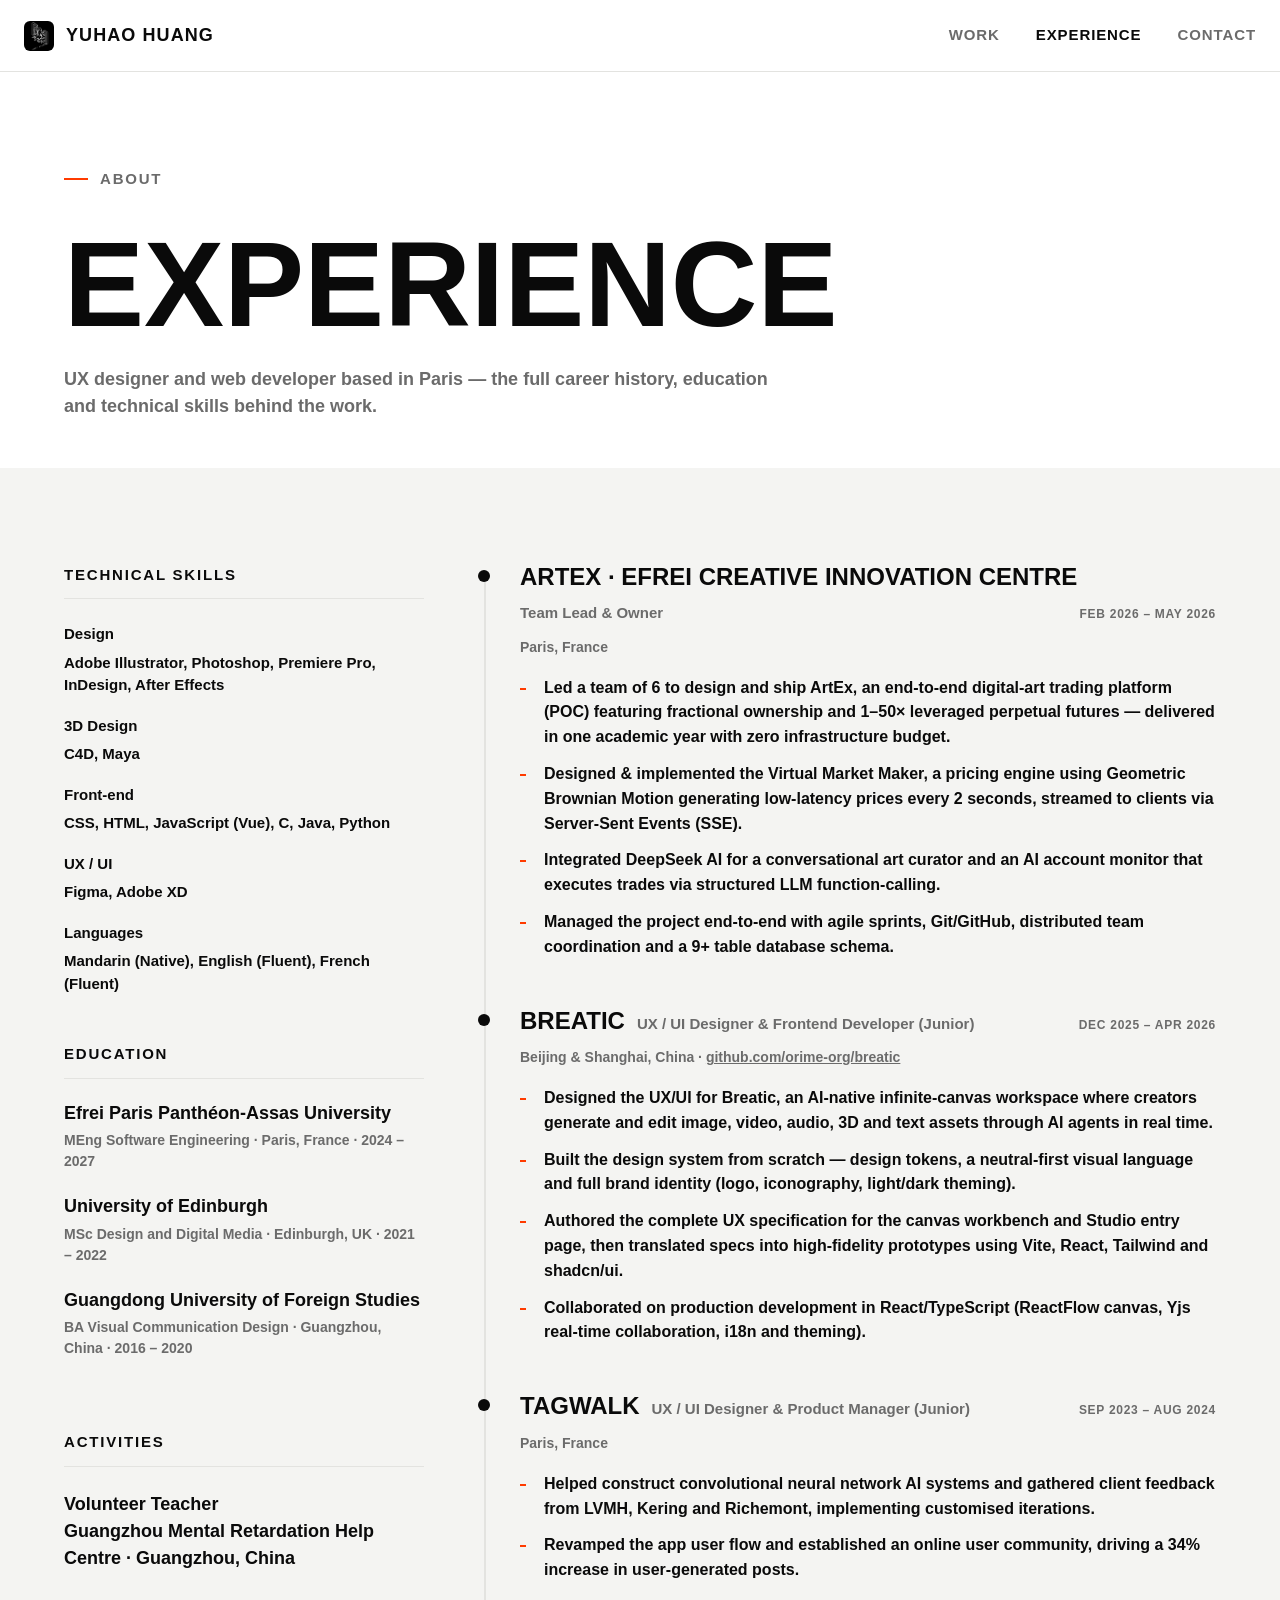
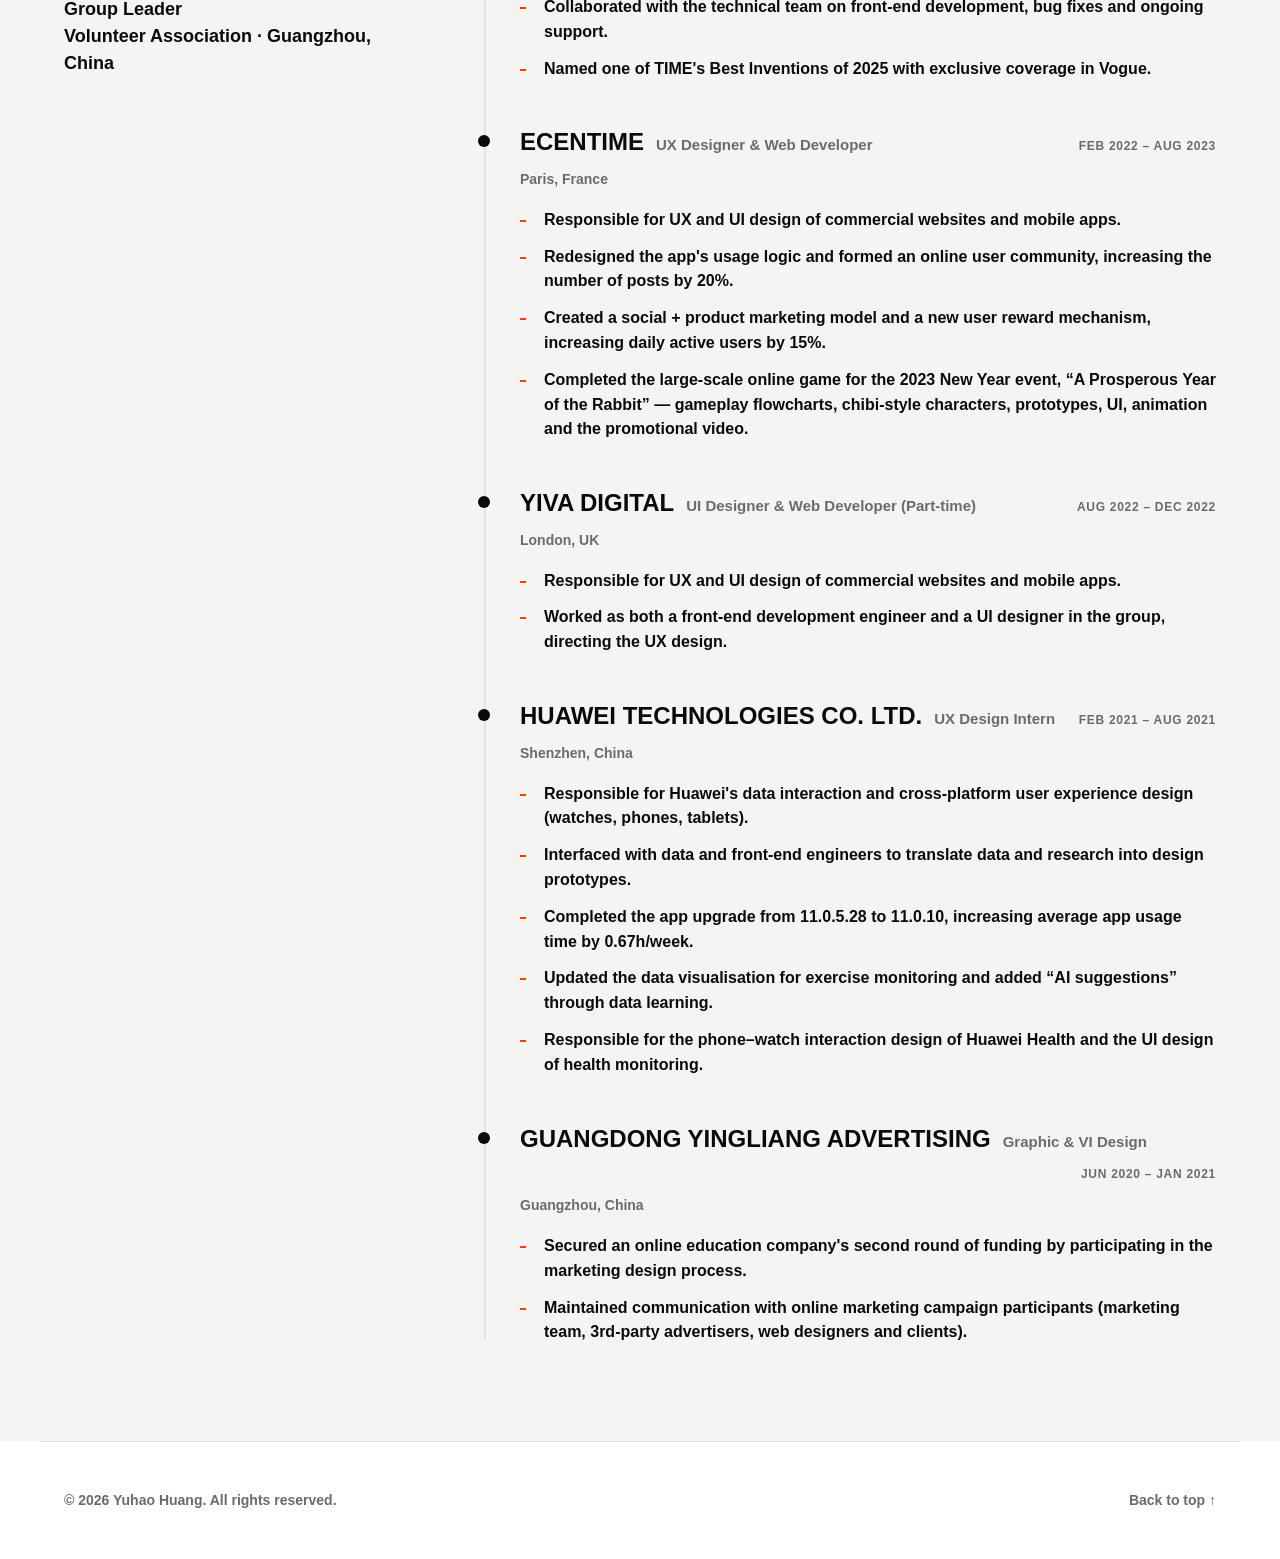
==== experience.html @ 279ad3e1 "Split Experience into its own page; fix transparent images (white background)" ====
<!doctype html>
<html lang="en">
<head>
  <meta charset="UTF-8" />
  <meta name="viewport" content="width=device-width, initial-scale=1.0" />
  <title>Experience — Yuhao Huang</title>
  <meta name="description" content="Full career history, education and skills of Yuhao Huang — UX designer and web developer based in Paris." />
  <link rel="icon" type="image/png" href="assets/favicon.png" />
  <link rel="stylesheet" href="css/style.css" />
  <script>document.documentElement.classList.add('js');</script>
</head>
<body>

  <!-- ============================================================ NAV -->
  <header class="nav">
    <a class="nav__brand" href="index.html">
      <img src="assets/logo.png" alt="Yuhao Huang logo" />
      Yuhao Huang
    </a>
    <nav class="nav__links" id="navLinks">
      <a href="index.html#work">Work</a>
      <a href="experience.html" class="is-active">Experience</a>
      <a href="index.html#contact">Contact</a>
    </nav>
    <button class="nav__toggle" id="navToggle" aria-label="Toggle menu">
      <span></span><span></span><span></span>
    </button>
  </header>

  <main>
    <!-- ============================================================ PAGE HEAD -->
    <section class="page-head" id="top">
      <p class="hero__eyebrow">About</p>
      <h1>Experience</h1>
      <p class="page-head__sub">
        UX designer and web developer based in Paris — the full career history,
        education and technical skills behind the work.
      </p>
    </section>

    <!-- ============================================================ EXPERIENCE -->
    <section class="section section--band">
      <div class="section section--flush">
        <div class="experience__layout">
          <aside class="exp__sidebar">
            <div class="exp__block">
              <h3>Technical Skills</h3>
              <ul class="skill-list">
                <li><strong>Design</strong>Adobe Illustrator, Photoshop, Premiere Pro, InDesign, After Effects</li>
                <li><strong>3D Design</strong>C4D, Maya</li>
                <li><strong>Front-end</strong>CSS, HTML, JavaScript (Vue), C, Java, Python</li>
                <li><strong>UX / UI</strong>Figma, Adobe XD</li>
                <li><strong>Languages</strong>Mandarin (Native), English (Fluent), French (Fluent)</li>
              </ul>
            </div>

            <div class="exp__block">
              <h3>Education</h3>
              <div class="edu-item">
                <h4>Efrei Paris Panthéon-Assas University</h4>
                <p>MEng Software Engineering · Paris, France · 2024 – 2027</p>
              </div>
              <div class="edu-item">
                <h4>University of Edinburgh</h4>
                <p>MSc Design and Digital Media · Edinburgh, UK · 2021 – 2022</p>
              </div>
              <div class="edu-item">
                <h4>Guangdong University of Foreign Studies</h4>
                <p>BA Visual Communication Design · Guangzhou, China · 2016 – 2020</p>
              </div>
            </div>

            <div class="exp__block">
              <h3>Activities</h3>
              <div class="act-item">
                <h4>Volunteer Teacher</h4>
                <p>Guangzhou Mental Retardation Help Centre · Guangzhou, China</p>
              </div>
              <div class="act-item">
                <h4>Group Leader</h4>
                <p>Volunteer Association · Guangzhou, China</p>
              </div>
            </div>
          </aside>

          <div class="timeline">
            <div class="job">
              <div class="job__meta">
                <h4 class="job__company">ArtEx · EFREI Creative Innovation Centre</h4>
                <span class="job__role">Team Lead &amp; Owner</span>
                <span class="job__when">Feb 2026 – May 2026</span>
              </div>
              <p class="job__place">Paris, France</p>
              <ul class="job__list">
                <li>Led a team of 6 to design and ship ArtEx, an end-to-end digital-art trading platform (POC) featuring fractional ownership and 1–50× leveraged perpetual futures — delivered in one academic year with zero infrastructure budget.</li>
                <li>Designed &amp; implemented the Virtual Market Maker, a pricing engine using Geometric Brownian Motion generating low-latency prices every 2 seconds, streamed to clients via Server-Sent Events (SSE).</li>
                <li>Integrated DeepSeek AI for a conversational art curator and an AI account monitor that executes trades via structured LLM function-calling.</li>
                <li>Managed the project end-to-end with agile sprints, Git/GitHub, distributed team coordination and a 9+ table database schema.</li>
              </ul>
            </div>

            <div class="job">
              <div class="job__meta">
                <h4 class="job__company">Breatic</h4>
                <span class="job__role">UX / UI Designer &amp; Frontend Developer (Junior)</span>
                <span class="job__when">Dec 2025 – Apr 2026</span>
              </div>
              <p class="job__place">Beijing &amp; Shanghai, China · <a href="https://github.com/orime-org/breatic" target="_blank" rel="noopener" style="text-decoration:underline;">github.com/orime-org/breatic</a></p>
              <ul class="job__list">
                <li>Designed the UX/UI for Breatic, an AI-native infinite-canvas workspace where creators generate and edit image, video, audio, 3D and text assets through AI agents in real time.</li>
                <li>Built the design system from scratch — design tokens, a neutral-first visual language and full brand identity (logo, iconography, light/dark theming).</li>
                <li>Authored the complete UX specification for the canvas workbench and Studio entry page, then translated specs into high-fidelity prototypes using Vite, React, Tailwind and shadcn/ui.</li>
                <li>Collaborated on production development in React/TypeScript (ReactFlow canvas, Yjs real-time collaboration, i18n and theming).</li>
              </ul>
            </div>

            <div class="job">
              <div class="job__meta">
                <h4 class="job__company">Tagwalk</h4>
                <span class="job__role">UX / UI Designer &amp; Product Manager (Junior)</span>
                <span class="job__when">Sep 2023 – Aug 2024</span>
              </div>
              <p class="job__place">Paris, France</p>
              <ul class="job__list">
                <li>Helped construct convolutional neural network AI systems and gathered client feedback from LVMH, Kering and Richemont, implementing customised iterations.</li>
                <li>Revamped the app user flow and established an online user community, driving a 34% increase in user-generated posts.</li>
                <li>Collaborated with the technical team on front-end development, bug fixes and ongoing support.</li>
                <li>Named one of TIME's Best Inventions of 2025 with exclusive coverage in Vogue.</li>
              </ul>
            </div>

            <div class="job">
              <div class="job__meta">
                <h4 class="job__company">ECENTIME</h4>
                <span class="job__role">UX Designer &amp; Web Developer</span>
                <span class="job__when">Feb 2022 – Aug 2023</span>
              </div>
              <p class="job__place">Paris, France</p>
              <ul class="job__list">
                <li>Responsible for UX and UI design of commercial websites and mobile apps.</li>
                <li>Redesigned the app's usage logic and formed an online user community, increasing the number of posts by 20%.</li>
                <li>Created a social + product marketing model and a new user reward mechanism, increasing daily active users by 15%.</li>
                <li>Completed the large-scale online game for the 2023 New Year event, “A Prosperous Year of the Rabbit” — gameplay flowcharts, chibi-style characters, prototypes, UI, animation and the promotional video.</li>
              </ul>
            </div>

            <div class="job">
              <div class="job__meta">
                <h4 class="job__company">YIVA Digital</h4>
                <span class="job__role">UI Designer &amp; Web Developer (Part-time)</span>
                <span class="job__when">Aug 2022 – Dec 2022</span>
              </div>
              <p class="job__place">London, UK</p>
              <ul class="job__list">
                <li>Responsible for UX and UI design of commercial websites and mobile apps.</li>
                <li>Worked as both a front-end development engineer and a UI designer in the group, directing the UX design.</li>
              </ul>
            </div>

            <div class="job">
              <div class="job__meta">
                <h4 class="job__company">Huawei Technologies Co. Ltd.</h4>
                <span class="job__role">UX Design Intern</span>
                <span class="job__when">Feb 2021 – Aug 2021</span>
              </div>
              <p class="job__place">Shenzhen, China</p>
              <ul class="job__list">
                <li>Responsible for Huawei's data interaction and cross-platform user experience design (watches, phones, tablets).</li>
                <li>Interfaced with data and front-end engineers to translate data and research into design prototypes.</li>
                <li>Completed the app upgrade from 11.0.5.28 to 11.0.10, increasing average app usage time by 0.67h/week.</li>
                <li>Updated the data visualisation for exercise monitoring and added “AI suggestions” through data learning.</li>
                <li>Responsible for the phone–watch interaction design of Huawei Health and the UI design of health monitoring.</li>
              </ul>
            </div>

            <div class="job">
              <div class="job__meta">
                <h4 class="job__company">Guangdong Yingliang Advertising</h4>
                <span class="job__role">Graphic &amp; VI Design</span>
                <span class="job__when">Jun 2020 – Jan 2021</span>
              </div>
              <p class="job__place">Guangzhou, China</p>
              <ul class="job__list">
                <li>Secured an online education company's second round of funding by participating in the marketing design process.</li>
                <li>Maintained communication with online marketing campaign participants (marketing team, 3rd-party advertisers, web designers and clients).</li>
              </ul>
            </div>
          </div>
        </div>
      </div>
    </section>
  </main>

  <footer class="footer">
    <p>© 2026 Yuhao Huang. All rights reserved.</p>
    <p><a href="#top">Back to top ↑</a></p>
  </footer>

  <script src="js/main.js"></script>
</body>
</html>
---- css/style.css ----
/* ==========================================================================
   Yuhao Huang — Portfolio
   Design system: Helvetica, light theme, 900 (display) / 600 (body) weights,
   all layout spacing in multiples of 6px.
   ========================================================================== */

:root {
  /* Type */
  --font: "Helvetica Neue", Helvetica, Arial, "Nimbus Sans L", "Liberation Sans", sans-serif;
  --fw-black: 900;
  --fw-mid: 600;

  /* Color — light, high contrast */
  --bg: #ffffff;
  --surface: #f4f4f2;
  --surface-2: #ececea;
  --ink: #0a0a0a;
  --muted: #6b6b6b;
  --line: #e3e3e0;
  --accent: #ff3b00;

  /* Spacing scale (multiples of 6) */
  --s6: 6px;
  --s12: 12px;
  --s18: 18px;
  --s24: 24px;
  --s30: 30px;
  --s36: 36px;
  --s48: 48px;
  --s60: 60px;
  --s72: 72px;
  --s96: 96px;
  --s120: 120px;
  --s144: 144px;

  --nav-h: 72px;
  --gutter: 24px;
  --max: 1200px;
}

* { margin: 0; padding: 0; box-sizing: border-box; }

html { scroll-behavior: smooth; }

body {
  font-family: var(--font);
  font-weight: var(--fw-mid);
  font-size: 18px;
  line-height: 1.5;
  color: var(--ink);
  background: var(--bg);
  -webkit-font-smoothing: antialiased;
  text-rendering: optimizeLegibility;
}

a { color: inherit; text-decoration: none; }
img { display: block; width: 100%; height: auto; }

::selection { background: var(--ink); color: var(--bg); }

/* ---------------------------------------------------------------- Nav */
.nav {
  position: sticky;
  top: 0;
  z-index: 60;
  height: var(--nav-h);
  display: flex;
  align-items: center;
  justify-content: space-between;
  padding: 0 var(--gutter);
  background: rgba(255, 255, 255, 0.92);
  backdrop-filter: blur(6px);
  border-bottom: 1px solid var(--line);
}

.nav__brand {
  display: flex;
  align-items: center;
  gap: var(--s12);
  font-weight: var(--fw-black);
  font-size: 18px;
  letter-spacing: 0.06em;
  text-transform: uppercase;
}
.nav__brand img { width: 30px; height: 30px; border-radius: 6px; }

.nav__links {
  display: flex;
  align-items: center;
  gap: var(--s36);
}
.nav__links a {
  font-weight: var(--fw-mid);
  font-size: 15px;
  letter-spacing: 0.06em;
  text-transform: uppercase;
  color: var(--muted);
  transition: color 0.18s ease;
}
.nav__links a:hover { color: var(--ink); }
.nav__links a.is-active { color: var(--ink); }

.nav__toggle {
  display: none;
  border: 1px solid var(--line);
  background: var(--bg);
  width: 48px;
  height: 48px;
  cursor: pointer;
  border-radius: 6px;
}
.nav__toggle span {
  display: block;
  width: 24px;
  height: 2px;
  background: var(--ink);
  margin: 0 auto;
}
.nav__toggle span + span { margin-top: 6px; }

/* ---------------------------------------------------------------- Hero */
.hero {
  padding: var(--s120) var(--gutter) var(--s96);
  max-width: var(--max);
  margin: 0 auto;
}
.hero__eyebrow {
  font-size: 15px;
  font-weight: var(--fw-mid);
  letter-spacing: 0.12em;
  text-transform: uppercase;
  color: var(--muted);
  margin-bottom: var(--s36);
  display: flex;
  align-items: center;
  gap: var(--s12);
}
.hero__eyebrow::before {
  content: "";
  width: 24px;
  height: 2px;
  background: var(--accent);
}
.hero__name {
  font-size: clamp(60px, 12vw, 144px);
  font-weight: var(--fw-black);
  line-height: 0.96;
  text-transform: uppercase;
  margin-bottom: var(--s48);
}
.hero__tagline {
  font-size: 24px;
  font-weight: var(--fw-mid);
  line-height: 1.4;
  max-width: 720px;
  margin-bottom: var(--s48);
}
.hero__links {
  display: flex;
  flex-wrap: wrap;
  gap: var(--s18);
  margin-bottom: var(--s72);
}
.hero__links a {
  font-size: 15px;
  font-weight: var(--fw-mid);
  letter-spacing: 0.06em;
  text-transform: uppercase;
  padding: var(--s12) var(--s18);
  border: 1px solid var(--line);
  border-radius: 6px;
  transition: all 0.18s ease;
}
.hero__links a:hover {
  background: var(--ink);
  color: var(--bg);
  border-color: var(--ink);
}
.hero__scroll {
  display: inline-flex;
  align-items: center;
  gap: var(--s12);
  font-size: 15px;
  font-weight: var(--fw-mid);
  letter-spacing: 0.06em;
  text-transform: uppercase;
  color: var(--muted);
}
.hero__scroll span { transition: transform 0.18s ease; }
.hero__scroll:hover span { transform: translateY(6px); }

/* ---------------------------------------------------------------- Page head */
.page-head {
  padding: var(--s96) var(--gutter) var(--s48);
  max-width: var(--max);
  margin: 0 auto;
}
.page-head h1 {
  font-size: clamp(60px, 10vw, 120px);
  font-weight: var(--fw-black);
  line-height: 0.96;
  text-transform: uppercase;
}
.page-head__sub {
  margin-top: var(--s24);
  max-width: 720px;
  font-size: 18px;
  color: var(--muted);
}

/* ---------------------------------------------------------------- Section */
.section {
  padding: var(--s96) var(--gutter);
  max-width: var(--max);
  margin: 0 auto;
}
.section--band { max-width: none; background: var(--surface); }
.section--flush { padding-top: 0; padding-bottom: 0; }

.section__head {
  display: flex;
  align-items: flex-end;
  justify-content: space-between;
  gap: var(--s24);
  margin-bottom: var(--s60);
}
.section__head h2 {
  font-size: clamp(48px, 7vw, 72px);
  font-weight: var(--fw-black);
  line-height: 1;
  text-transform: uppercase;
}
.section__head .section__index {
  font-size: 15px;
  font-weight: var(--fw-mid);
  letter-spacing: 0.12em;
  color: var(--muted);
  text-transform: uppercase;
}

/* ---------------------------------------------------------------- Work grid */
.work { padding-top: var(--s48); }

.project {
  position: relative;
  display: block;
  cursor: pointer;
  border: 1px solid var(--line);
  border-radius: 6px;
  overflow: hidden;
  background: var(--bg);
  transition: transform 0.22s ease, box-shadow 0.22s ease;
}
.project:hover {
  transform: translateY(-6px);
  box-shadow: 0 12px 30px rgba(0, 0, 0, 0.08);
}
.project__media {
  aspect-ratio: 4 / 3;
  overflow: hidden;
  background: var(--surface-2);
}
.project__media img {
  width: 100%;
  height: 100%;
  object-fit: cover;
  transition: transform 0.4s ease;
}
.project:hover .project__media img { transform: scale(1.04); }
.project__body {
  padding: var(--s24);
  display: flex;
  flex-direction: column;
  gap: var(--s12);
}
.project__cat {
  display: inline-flex;
  gap: var(--s6);
  align-items: center;
  font-size: 12px;
  font-weight: var(--fw-mid);
  letter-spacing: 0.12em;
  text-transform: uppercase;
  color: var(--muted);
}
.project__cat .dot { width: 6px; height: 6px; border-radius: 50%; background: var(--accent); }
.project__title {
  font-size: 24px;
  font-weight: var(--fw-black);
  line-height: 1.1;
  text-transform: uppercase;
}
.project__sub { font-size: 14px; font-weight: var(--fw-mid); color: var(--muted); }

.grid {
  display: grid;
  grid-template-columns: repeat(3, 1fr);
  gap: var(--s24);
}
.grid--featured { margin-bottom: var(--s24); }

/* Featured (web product) card — ArtEx */
.featured {
  display: grid;
  grid-template-columns: 1.1fr 1fr;
  border: 1px solid var(--ink);
  border-radius: 6px;
  overflow: hidden;
  background: var(--surface);
}
.featured__media {
  min-height: 360px;
  background: #111;
  position: relative;
  overflow: hidden;
}
.featured__media img {
  position: absolute;
  inset: 0;
  width: 100%;
  height: 100%;
  object-fit: cover;
}
.featured__body {
  padding: var(--s48);
  display: flex;
  flex-direction: column;
  justify-content: center;
  gap: var(--s24);
}
.badge {
  display: inline-flex;
  align-items: center;
  gap: var(--s6);
  align-self: flex-start;
  font-size: 12px;
  font-weight: var(--fw-black);
  letter-spacing: 0.12em;
  text-transform: uppercase;
  padding: var(--s6) var(--s12);
  background: var(--ink);
  color: var(--bg);
  border-radius: 6px;
}
.featured__title {
  font-size: clamp(36px, 5vw, 60px);
  font-weight: var(--fw-black);
  line-height: 1;
  text-transform: uppercase;
}
.featured__desc { font-size: 18px; color: var(--muted); line-height: 1.5; }
.chips { display: flex; flex-wrap: wrap; gap: var(--s6); }
.chip {
  font-size: 12px;
  font-weight: var(--fw-mid);
  letter-spacing: 0.06em;
  text-transform: uppercase;
  padding: var(--s6) var(--s12);
  border: 1px solid var(--line);
  border-radius: 6px;
  color: var(--muted);
}
.featured__actions { display: flex; flex-wrap: wrap; gap: var(--s12); }
.btn {
  display: inline-flex;
  align-items: center;
  gap: var(--s6);
  font-size: 15px;
  font-weight: var(--fw-black);
  letter-spacing: 0.06em;
  text-transform: uppercase;
  padding: var(--s12) var(--s24);
  border-radius: 6px;
  border: 1px solid var(--ink);
  transition: all 0.18s ease;
}
.btn--solid { background: var(--ink); color: var(--bg); }
.btn--solid:hover { background: var(--accent); border-color: var(--accent); }
.btn--ghost { background: transparent; color: var(--ink); }
.btn--ghost:hover { background: var(--ink); color: var(--bg); }

/* ---------------------------------------------------------------- Experience */
.experience__layout {
  display: grid;
  grid-template-columns: 360px 1fr;
  gap: var(--s60);
}
.exp__sidebar { display: flex; flex-direction: column; gap: var(--s48); }
.exp__block h3 {
  font-size: 15px;
  font-weight: var(--fw-black);
  letter-spacing: 0.12em;
  text-transform: uppercase;
  margin-bottom: var(--s24);
  padding-bottom: var(--s12);
  border-bottom: 1px solid var(--line);
}
.skill-list { list-style: none; display: flex; flex-direction: column; gap: var(--s18); }
.skill-list li { font-size: 15px; line-height: 1.5; }
.skill-list strong { font-weight: var(--fw-black); display: block; margin-bottom: var(--s6); }

.edu-item, .act-item { margin-bottom: var(--s24); }
.edu-item h4 { font-size: 18px; font-weight: var(--fw-black); line-height: 1.2; }
.edu-item p { font-size: 14px; color: var(--muted); margin-top: var(--s6); }

.timeline { position: relative; display: flex; flex-direction: column; gap: var(--s48); }
.timeline::before {
  content: "";
  position: absolute;
  left: 0;
  top: 6px;
  bottom: 6px;
  width: 2px;
  background: var(--line);
}
.job { position: relative; padding-left: var(--s36); }
.job::before {
  content: "";
  position: absolute;
  left: -6px;
  top: 6px;
  width: 12px;
  height: 12px;
  border-radius: 50%;
  background: var(--ink);
}
.job__meta {
  display: flex;
  flex-wrap: wrap;
  align-items: baseline;
  gap: var(--s12);
  margin-bottom: var(--s12);
}
.job__company { font-size: 24px; font-weight: var(--fw-black); text-transform: uppercase; line-height: 1.1; }
.job__role { font-size: 15px; font-weight: var(--fw-mid); color: var(--muted); }
.job__when {
  margin-left: auto;
  font-size: 12px;
  font-weight: var(--fw-black);
  letter-spacing: 0.06em;
  color: var(--muted);
  text-transform: uppercase;
}
.job__place { font-size: 14px; color: var(--muted); margin-bottom: var(--s18); }
.job__list { list-style: none; display: flex; flex-direction: column; gap: var(--s12); }
.job__list li {
  position: relative;
  padding-left: var(--s24);
  font-size: 16px;
  line-height: 1.55;
}
.job__list li::before { content: ""; position: absolute; left: 0; top: 12px; width: 6px; height: 2px; background: var(--accent); }

/* ---------------------------------------------------------------- Contact */
.contact { text-align: left; }
.contact h2 {
  font-size: clamp(48px, 9vw, 96px);
  font-weight: var(--fw-black);
  line-height: 0.95;
  text-transform: uppercase;
  margin-bottom: var(--s36);
}
.contact__grid {
  display: flex;
  flex-wrap: wrap;
  gap: var(--s24);
  align-items: flex-start;
}
.contact__grid a {
  font-size: 24px;
  font-weight: var(--fw-black);
  border-bottom: 2px solid var(--ink);
  padding-bottom: var(--s6);
  transition: color 0.18s ease, border-color 0.18s ease;
}
.contact__grid a:hover { color: var(--accent); border-color: var(--accent); }
.contact__note { font-size: 15px; color: var(--muted); margin-top: var(--s36); }

/* ---------------------------------------------------------------- Footer */
.footer {
  border-top: 1px solid var(--line);
  padding: var(--s48) var(--gutter);
  display: flex;
  flex-wrap: wrap;
  gap: var(--s12);
  align-items: center;
  justify-content: space-between;
  max-width: var(--max);
  margin: 0 auto;
}
.footer p { font-size: 14px; color: var(--muted); }
.footer a { font-size: 14px; font-weight: var(--fw-mid); color: var(--muted); }
.footer a:hover { color: var(--ink); }

/* ---------------------------------------------------------------- Modal */
.modal {
  position: fixed;
  inset: 0;
  z-index: 100;
  display: none;
  flex-direction: column;
  background: var(--bg);
}
.modal.is-open { display: flex; }
.modal__bar {
  position: sticky;
  top: 0;
  height: var(--nav-h);
  display: flex;
  align-items: center;
  justify-content: space-between;
  gap: var(--s24);
  padding: 0 var(--gutter);
  border-bottom: 1px solid var(--line);
  background: var(--bg);
}
.modal__title { font-size: 18px; font-weight: var(--fw-black); text-transform: uppercase; }
.modal__count { font-size: 12px; font-weight: var(--fw-mid); color: var(--muted); letter-spacing: 0.06em; }
.modal__close {
  border: 1px solid var(--line);
  background: var(--bg);
  width: 48px;
  height: 48px;
  border-radius: 6px;
  cursor: pointer;
  font-size: 24px;
  font-weight: var(--fw-black);
  color: var(--ink);
}
.modal__intro {
  padding: var(--s36) var(--gutter) 0;
  max-width: var(--max);
  margin: 0 auto;
  width: 100%;
}
.modal__intro .cat { font-size: 12px; font-weight: var(--fw-black); letter-spacing: 0.12em; color: var(--muted); text-transform: uppercase; }
.modal__intro h3 { font-size: clamp(36px, 6vw, 60px); font-weight: var(--fw-black); text-transform: uppercase; margin: var(--s12) 0 var(--s18); }
.modal__intro p { max-width: 720px; color: var(--muted); line-height: 1.5; }
.modal__gallery {
  flex: 1;
  overflow-y: auto;
  padding: var(--s36) var(--gutter) var(--s96);
  display: flex;
  flex-direction: column;
  gap: var(--s36);
  max-width: var(--max);
  margin: 0 auto;
  width: 100%;
}
.modal__gallery img {
  border: 1px solid var(--line);
  border-radius: 6px;
}

/* ---------------------------------------------------------------- Reveal */
.js .reveal { opacity: 0; transform: translateY(24px); transition: opacity 0.6s ease, transform 0.6s ease; }
.js .reveal.is-visible { opacity: 1; transform: none; }

/* ---------------------------------------------------------------- Responsive */
@media (max-width: 960px) {
  .grid { grid-template-columns: repeat(2, 1fr); }
  .featured { grid-template-columns: 1fr; }
  .featured__media { min-height: 300px; }
  .experience__layout { grid-template-columns: 1fr; }
  .job__when { margin-left: 0; width: 100%; }
}

@media (max-width: 640px) {
  .nav__links {
    position: absolute;
    top: var(--nav-h);
    left: 0;
    right: 0;
    flex-direction: column;
    align-items: stretch;
    gap: 0;
    background: var(--bg);
    border-bottom: 1px solid var(--line);
    display: none;
  }
  .nav__links.is-open { display: flex; }
  .nav__links a { padding: var(--s18) var(--gutter); border-top: 1px solid var(--line); }
  .nav__toggle { display: block; }
  .grid { grid-template-columns: 1fr; }
  .hero { padding-top: var(--s72); }
  .section { padding-top: var(--s72); padding-bottom: var(--s72); }
}
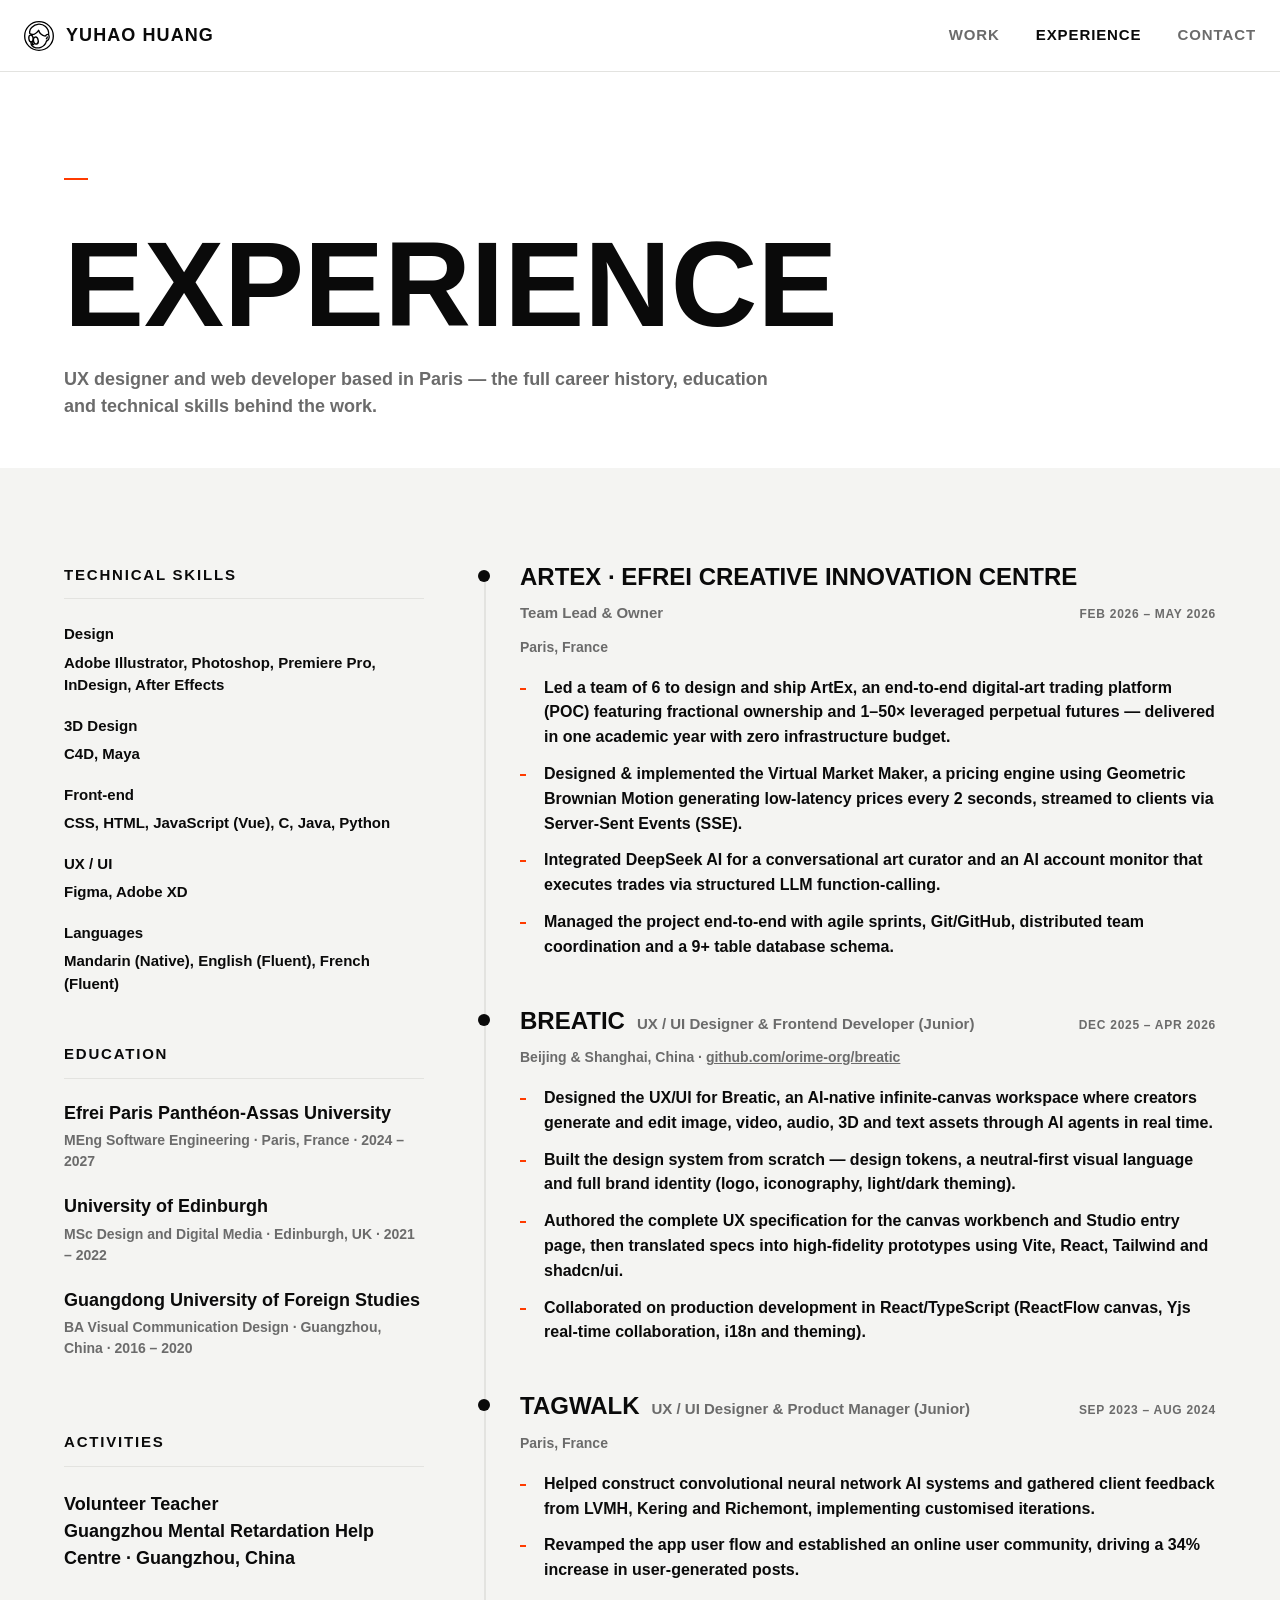
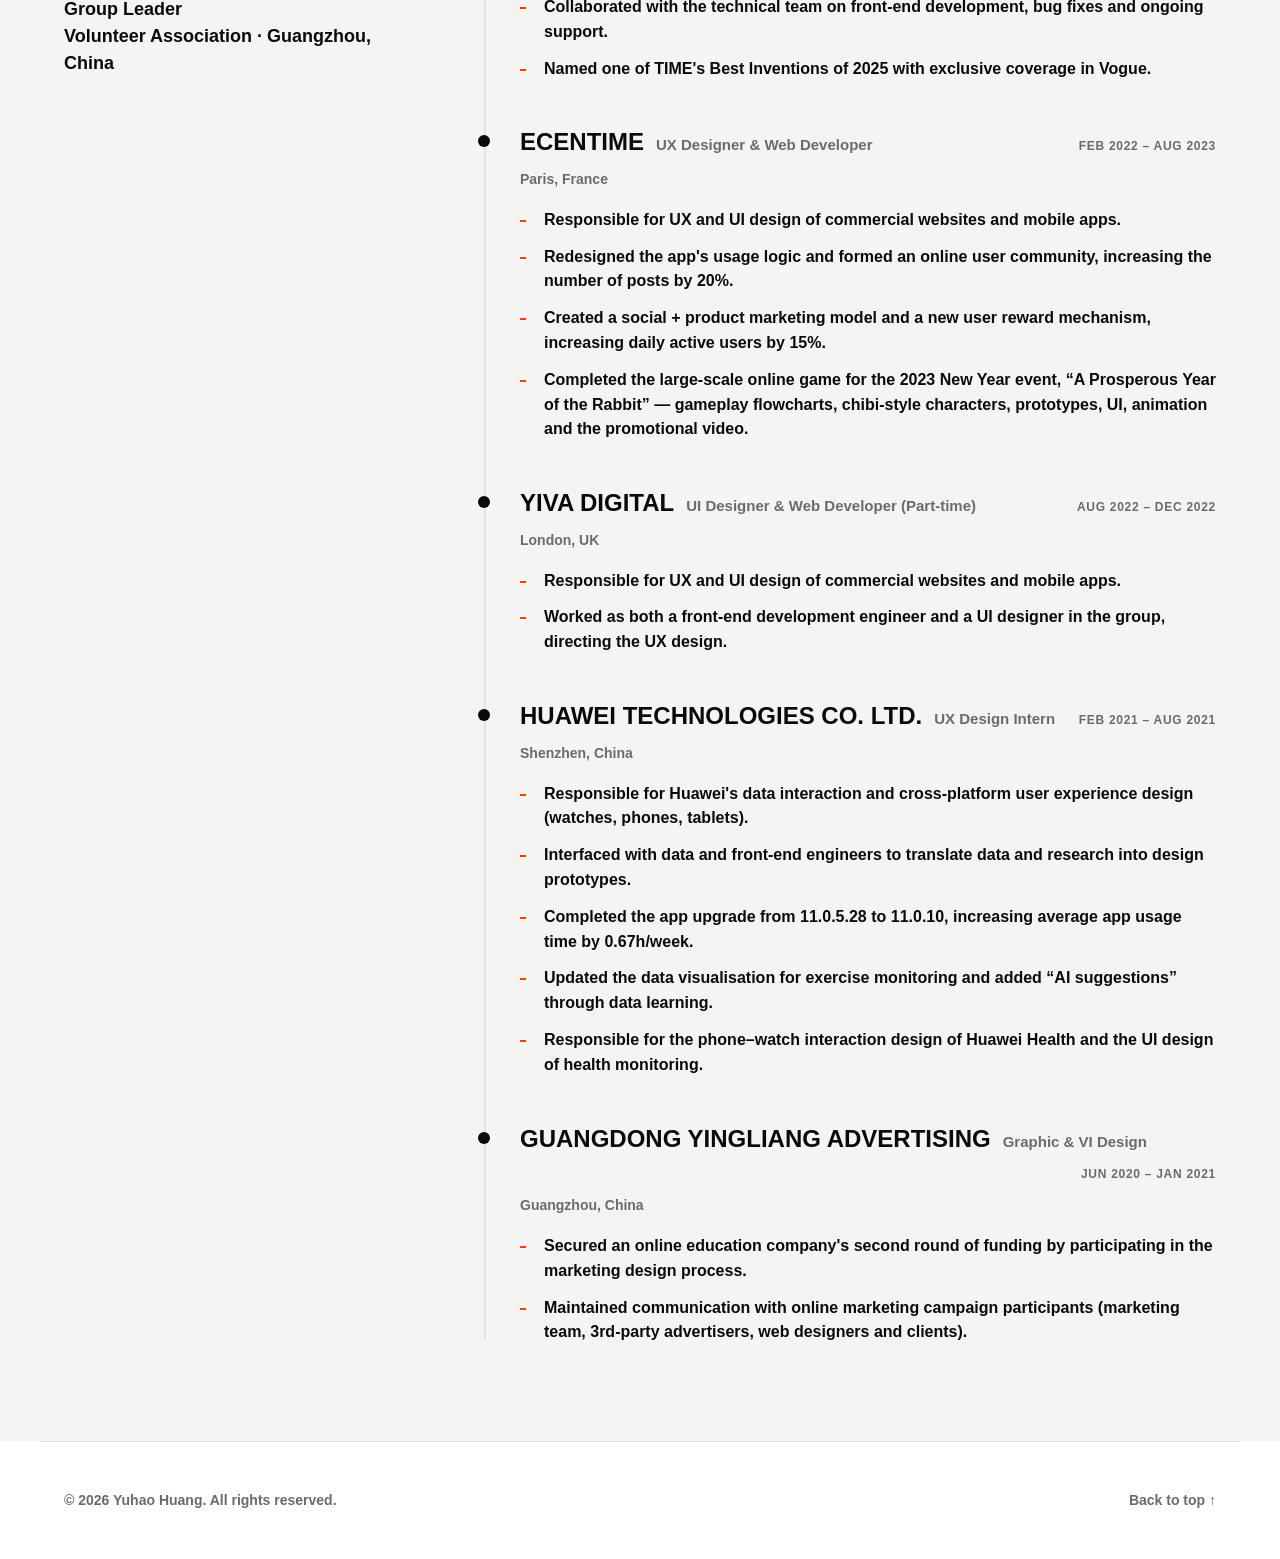
==== commit 2d30931c: "Swap to new SVG logo and PNG background" ====
--- a/experience.html
+++ b/experience.html
@@ -5,7 +5,7 @@
   <meta name="viewport" content="width=device-width, initial-scale=1.0" />
   <title>Experience — Yuhao Huang</title>
   <meta name="description" content="Full career history, education and skills of Yuhao Huang — UX designer and web developer based in Paris." />
-  <link rel="icon" type="image/png" href="assets/favicon.png" />
+  <link rel="icon" type="image/svg+xml" href="assets/logo.svg" />
   <link rel="stylesheet" href="css/style.css" />
   <script>document.documentElement.classList.add('js');</script>
 </head>
@@ -14,7 +14,7 @@
   <!-- ============================================================ NAV -->
   <header class="nav">
     <a class="nav__brand" href="index.html">
-      <img src="assets/logo.png" alt="Yuhao Huang logo" />
+      <img src="assets/logo.svg" alt="Yuhao Huang logo" />
       Yuhao Huang
     </a>
     <nav class="nav__links" id="navLinks">
--- a/css/style.css
+++ b/css/style.css
@@ -121,6 +121,10 @@
 /* ---------------------------------------------------------------- Hero */
 .hero {
   padding: var(--s120) var(--gutter) var(--s96);
+  background: #000000 url(assets/background.png) center / cover no-repeat;
+  color: #ffffff;
+}
+.hero__inner {
   max-width: var(--max);
   margin: 0 auto;
 }
@@ -129,7 +133,7 @@
   font-weight: var(--fw-mid);
   letter-spacing: 0.12em;
   text-transform: uppercase;
-  color: var(--muted);
+  color: rgba(255, 255, 255, 0.72);
   margin-bottom: var(--s36);
   display: flex;
   align-items: center;
@@ -154,6 +158,7 @@
   line-height: 1.4;
   max-width: 720px;
   margin-bottom: var(--s48);
+  color: rgba(255, 255, 255, 0.9);
 }
 .hero__links {
   display: flex;
@@ -167,14 +172,15 @@
   letter-spacing: 0.06em;
   text-transform: uppercase;
   padding: var(--s12) var(--s18);
-  border: 1px solid var(--line);
-  border-radius: 6px;
+  border: 1px solid rgba(255, 255, 255, 0.35);
+  border-radius: 6px;
+  color: #ffffff;
   transition: all 0.18s ease;
 }
 .hero__links a:hover {
-  background: var(--ink);
-  color: var(--bg);
-  border-color: var(--ink);
+  background: #ffffff;
+  color: #000000;
+  border-color: #ffffff;
 }
 .hero__scroll {
   display: inline-flex;
@@ -184,8 +190,9 @@
   font-weight: var(--fw-mid);
   letter-spacing: 0.06em;
   text-transform: uppercase;
-  color: var(--muted);
-}
+  color: rgba(255, 255, 255, 0.72);
+}
+.hero__scroll:hover { color: #ffffff; }
 .hero__scroll span { transition: transform 0.18s ease; }
 .hero__scroll:hover span { transform: translateY(6px); }
 
@@ -536,6 +543,7 @@
 .modal__intro .cat { font-size: 12px; font-weight: var(--fw-black); letter-spacing: 0.12em; color: var(--muted); text-transform: uppercase; }
 .modal__intro h3 { font-size: clamp(36px, 6vw, 60px); font-weight: var(--fw-black); text-transform: uppercase; margin: var(--s12) 0 var(--s18); }
 .modal__intro p { max-width: 720px; color: var(--muted); line-height: 1.5; }
+.modal__links { display: flex; flex-wrap: wrap; gap: var(--s12); margin-top: var(--s24); }
 .modal__gallery {
   flex: 1;
   overflow-y: auto;
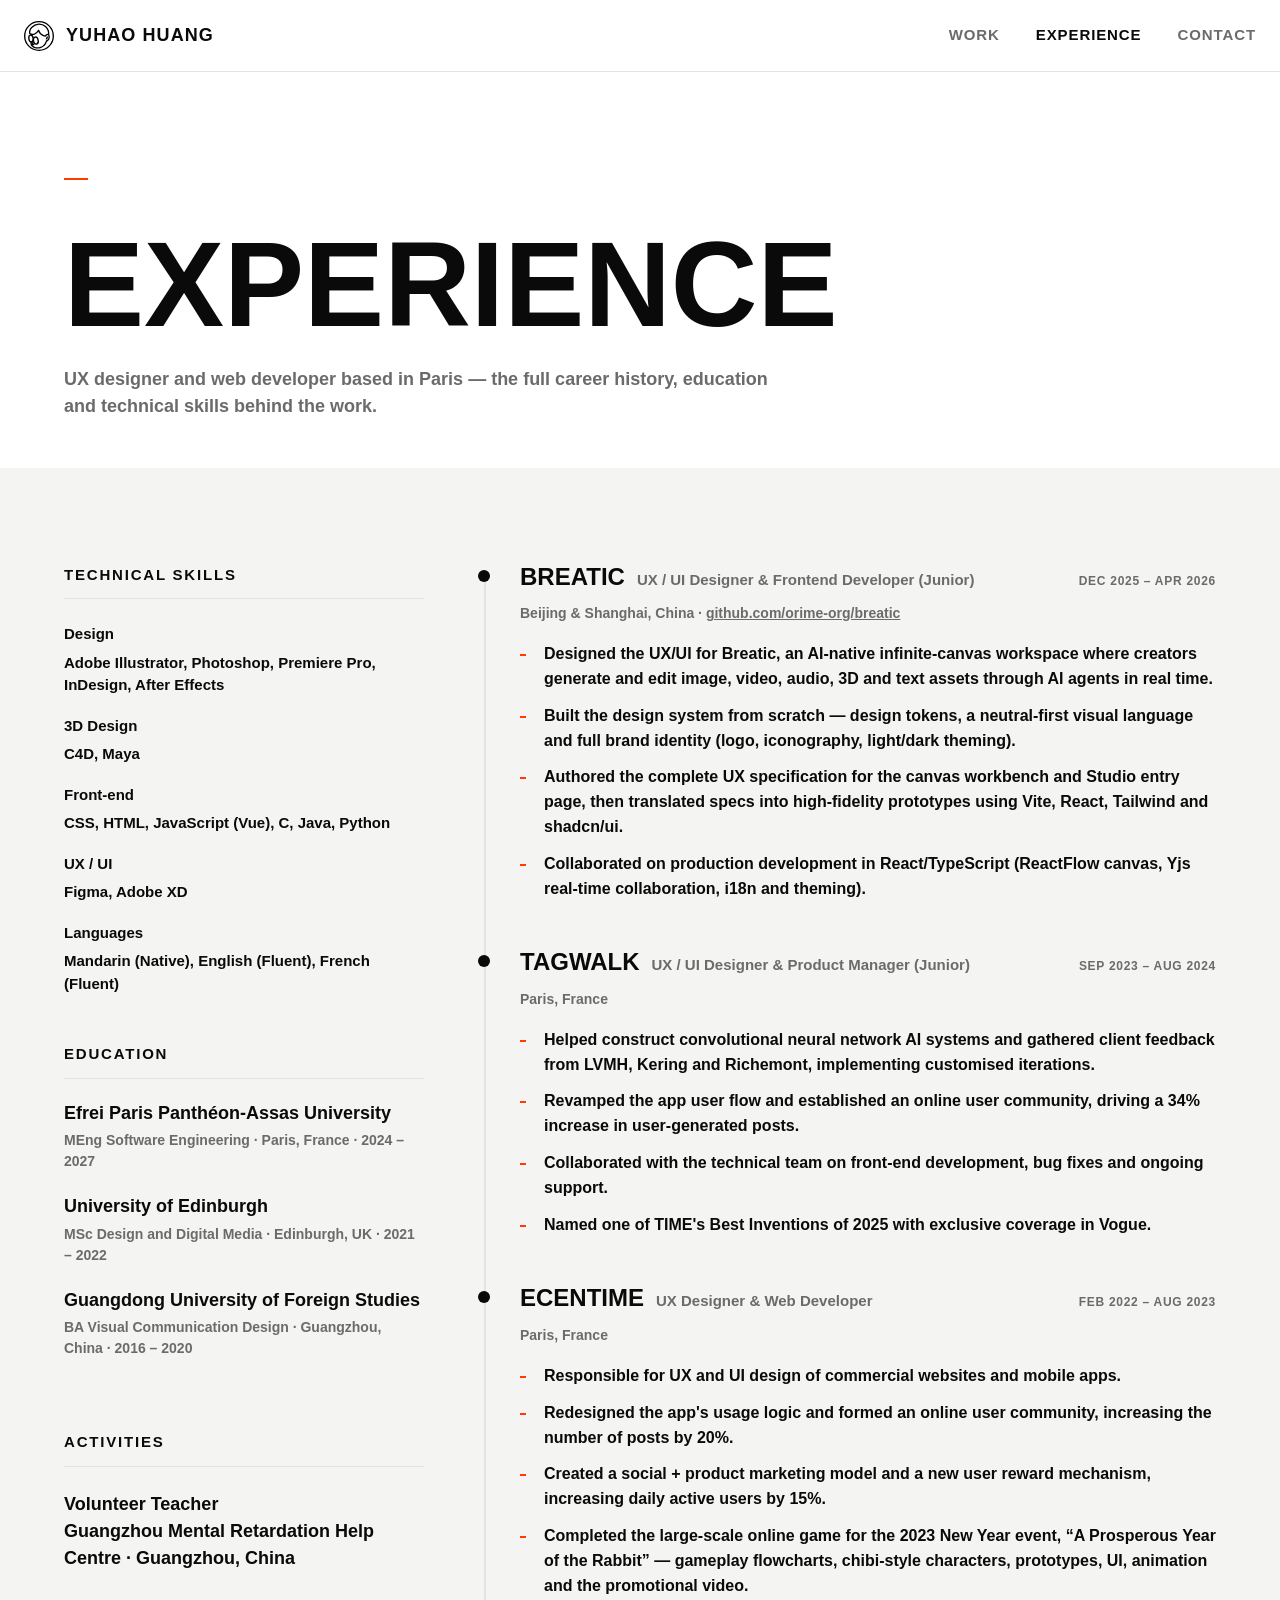
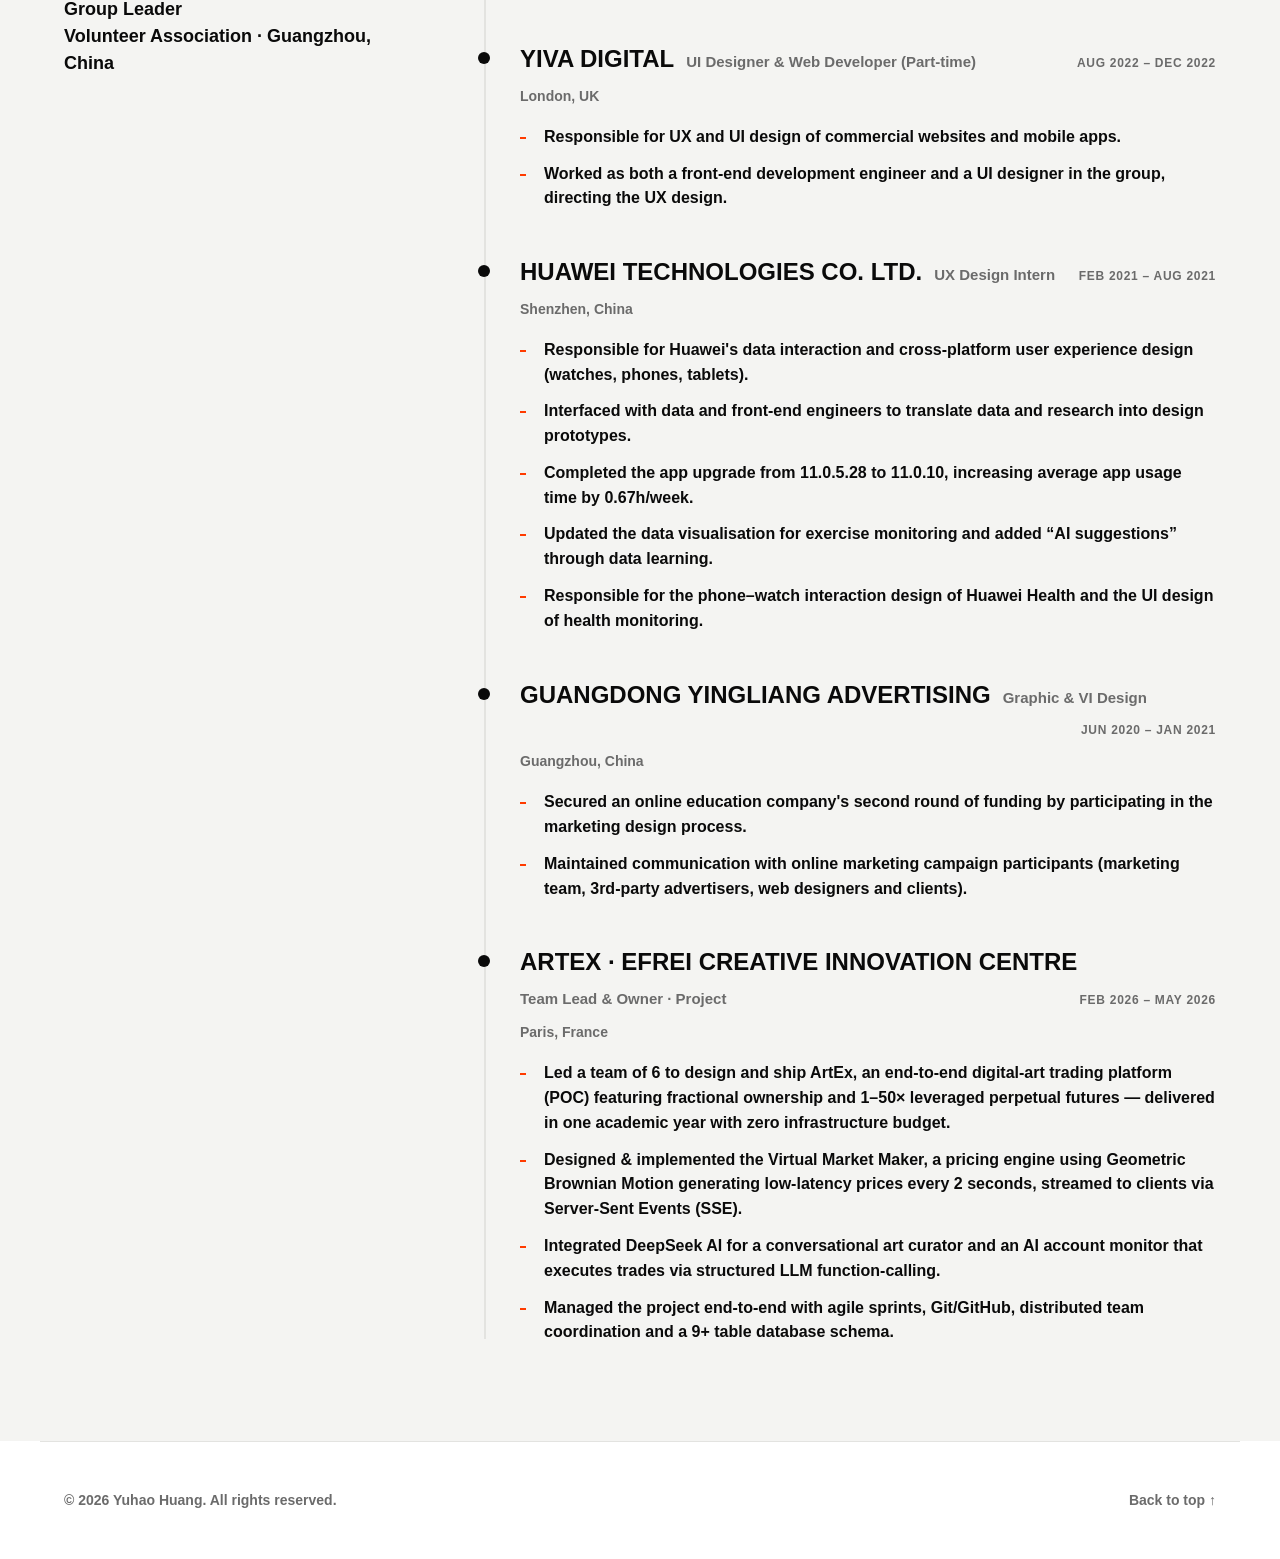
==== commit ff8004c2: "Move ArtEx to end as project experience" ====
--- a/experience.html
+++ b/experience.html
@@ -6,7 +6,7 @@
   <title>Experience — Yuhao Huang</title>
   <meta name="description" content="Full career history, education and skills of Yuhao Huang — UX designer and web developer based in Paris." />
   <link rel="icon" type="image/svg+xml" href="assets/logo.svg" />
-  <link rel="stylesheet" href="css/style.css" />
+  <link rel="stylesheet" href="css/style.css?v=3" />
   <script>document.documentElement.classList.add('js');</script>
 </head>
 <body>
@@ -86,21 +86,6 @@
           <div class="timeline">
             <div class="job">
               <div class="job__meta">
-                <h4 class="job__company">ArtEx · EFREI Creative Innovation Centre</h4>
-                <span class="job__role">Team Lead &amp; Owner</span>
-                <span class="job__when">Feb 2026 – May 2026</span>
-              </div>
-              <p class="job__place">Paris, France</p>
-              <ul class="job__list">
-                <li>Led a team of 6 to design and ship ArtEx, an end-to-end digital-art trading platform (POC) featuring fractional ownership and 1–50× leveraged perpetual futures — delivered in one academic year with zero infrastructure budget.</li>
-                <li>Designed &amp; implemented the Virtual Market Maker, a pricing engine using Geometric Brownian Motion generating low-latency prices every 2 seconds, streamed to clients via Server-Sent Events (SSE).</li>
-                <li>Integrated DeepSeek AI for a conversational art curator and an AI account monitor that executes trades via structured LLM function-calling.</li>
-                <li>Managed the project end-to-end with agile sprints, Git/GitHub, distributed team coordination and a 9+ table database schema.</li>
-              </ul>
-            </div>
-
-            <div class="job">
-              <div class="job__meta">
                 <h4 class="job__company">Breatic</h4>
                 <span class="job__role">UX / UI Designer &amp; Frontend Developer (Junior)</span>
                 <span class="job__when">Dec 2025 – Apr 2026</span>
@@ -185,6 +170,21 @@
                 <li>Maintained communication with online marketing campaign participants (marketing team, 3rd-party advertisers, web designers and clients).</li>
               </ul>
             </div>
+
+            <div class="job">
+              <div class="job__meta">
+                <h4 class="job__company">ArtEx · EFREI Creative Innovation Centre</h4>
+                <span class="job__role">Team Lead &amp; Owner · Project</span>
+                <span class="job__when">Feb 2026 – May 2026</span>
+              </div>
+              <p class="job__place">Paris, France</p>
+              <ul class="job__list">
+                <li>Led a team of 6 to design and ship ArtEx, an end-to-end digital-art trading platform (POC) featuring fractional ownership and 1–50× leveraged perpetual futures — delivered in one academic year with zero infrastructure budget.</li>
+                <li>Designed &amp; implemented the Virtual Market Maker, a pricing engine using Geometric Brownian Motion generating low-latency prices every 2 seconds, streamed to clients via Server-Sent Events (SSE).</li>
+                <li>Integrated DeepSeek AI for a conversational art curator and an AI account monitor that executes trades via structured LLM function-calling.</li>
+                <li>Managed the project end-to-end with agile sprints, Git/GitHub, distributed team coordination and a 9+ table database schema.</li>
+              </ul>
+            </div>
           </div>
         </div>
       </div>
--- a/css/style.css
+++ b/css/style.css
@@ -121,7 +121,7 @@
 /* ---------------------------------------------------------------- Hero */
 .hero {
   padding: var(--s120) var(--gutter) var(--s96);
-  background: #000000 url(assets/background.png) center / cover no-repeat;
+  background: #000000 url(../assets/background.png) center / cover no-repeat;
   color: #ffffff;
 }
 .hero__inner {
